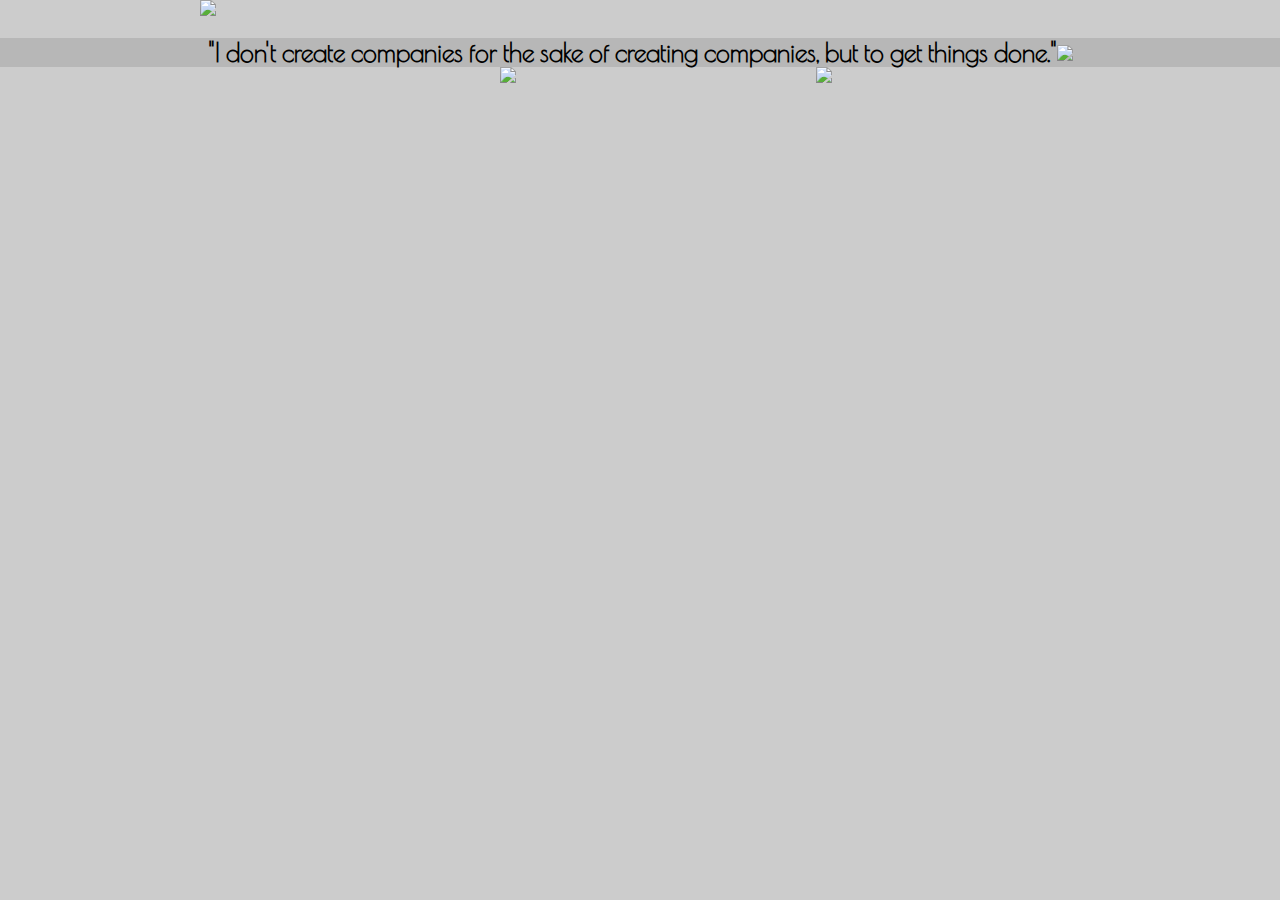
==== Assignment 7c.html @ c684228c "Add files via upload" ====
<!DOCTYPE html>
<html lang="en">
<head>
    <meta charset="UTF-8">
    <meta name="viewport" content="width=device-width, initial-scale=1.0">
    <link rel="stylesheet" href="styles2.css">
    <link href="https://fonts.googleapis.com/css2?family=Poiret+One&display=swap" rel="stylesheet">
    <title>Document</title>
</head>
<body>
    <div>
        <img class="planet1" src="assets/planet 1.png">
    </div>
    <a href="https://www.spacex.com/human-spaceflight/mars/"><img class="mars" src="assets/mars.png"></a>
    <div class="div2">
        "I don't create companies for the sake of creating companies, but to get things done."
        <img class="rocket" src="assets/rocket.png">
    </div>
    <div class="div1">
        
        <img class="earth" src="assets/earth.png">
        <img class="musk" src="assets/musk.png">
    </div>
   
</body>
</html>
---- styles2.css ----
body{
    background-color: rgba(0,0,0,.2);
    width: 100%;
    height: 100%;
    margin: 0 auto;
    border: none !important;
    background-image: url(https://rj.design/assets/gif/RJ_Web_Plexes_V01.gif);
    font-family: 'Poiret One', cursive;
    
}
.planet1{
    width: 250px;
    height: auto;
    margin-left: 200px;
    
}
.mars {
    width: 300px;
    height: auto;
    margin-left: 1300px;
}
.mars:hover {
    opacity: 70%;
}
.earth{
    width: 400px;
    height: auto;
    margin-right: 300px;

}
.div1 {
    margin-left: 500px;
}
.div2 {
    display: flex;
    justify-content: center;
    align-items: center;
    font-size: 25px;
    font-weight: 1000;
    background-color: rgba(0,0,0,.1);
}
.musk {
    position: absolute;
}
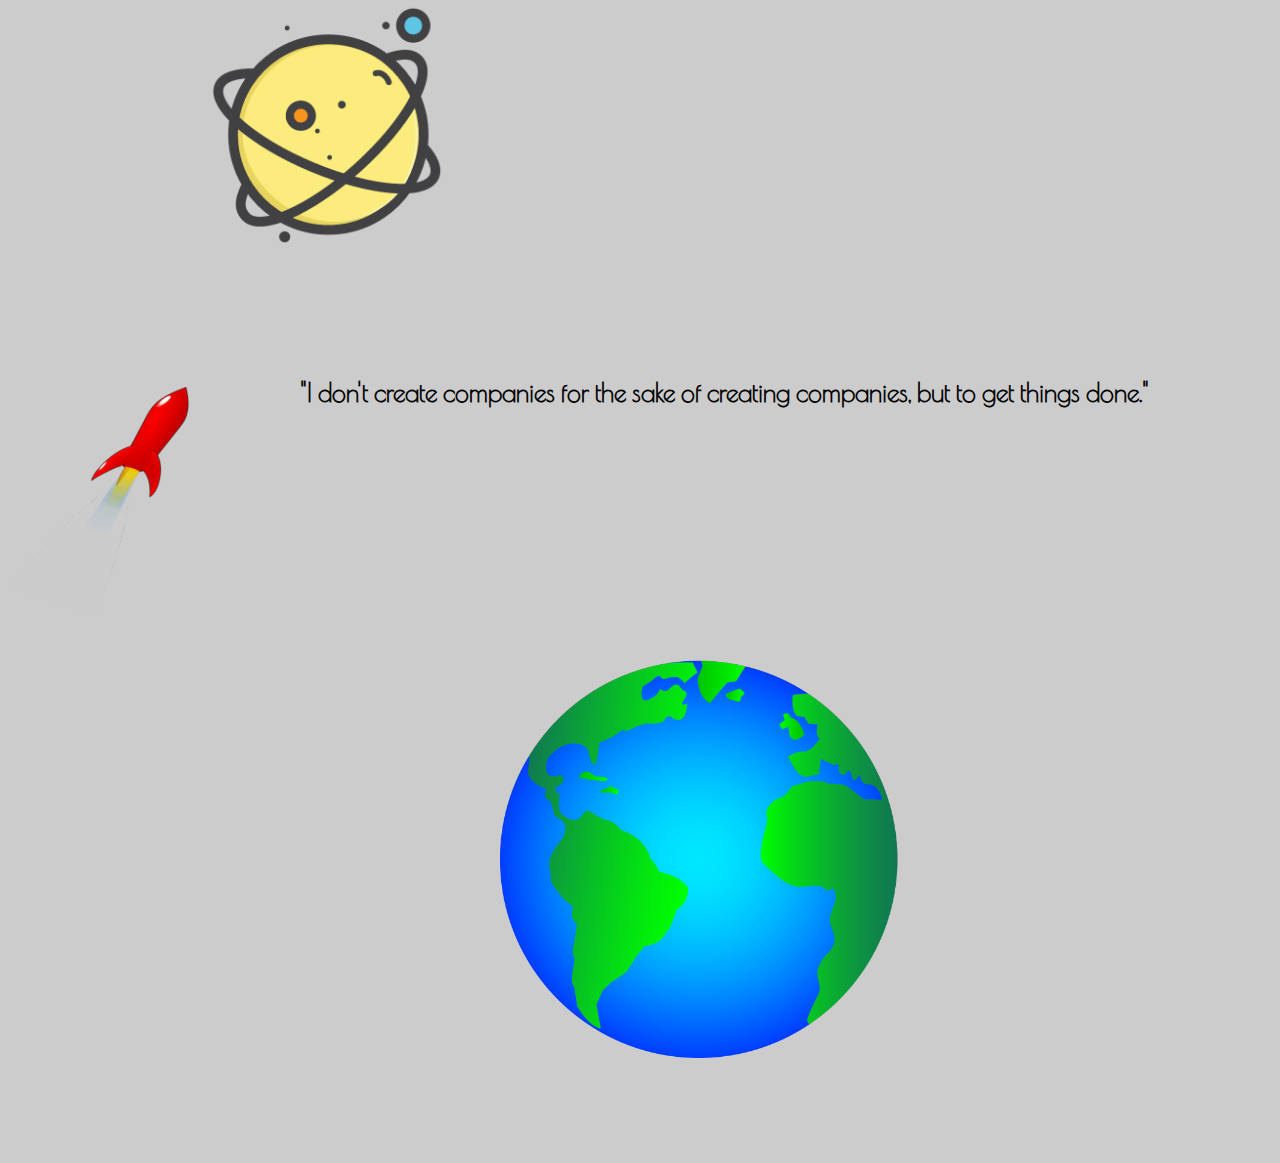
==== commit 97170ccd: "Add files via upload" ====
--- a/Assignment 7c.html
+++ b/Assignment 7c.html
@@ -14,11 +14,11 @@
     <a href="https://www.spacex.com/human-spaceflight/mars/"><img class="mars" src="assets/mars.png"></a>
     <div class="div2">
         "I don't create companies for the sake of creating companies, but to get things done."
-        <img class="rocket" src="assets/rocket.png">
     </div>
+    <a href="rocketposition" href="https://www.businessinsider.com/spacex-starship-mars-elon-musk-rocket-2020-10"><img class="rocket" src="assets/rocket.png"></a>
     <div class="div1">
         
-        <img class="earth" src="assets/earth.png">
+        <a href="https://twitter.com/elonmusk?ref_src=twsrc%5Egoogle%7Ctwcamp%5Eserp%7Ctwgr%5Eauthor"><img class="earth" src="assets/earth.png"></a>
         <img class="musk" src="assets/musk.png">
     </div>
    
--- a/styles2.css
+++ b/styles2.css
@@ -7,19 +7,21 @@
     border: none !important;
     background-image: url(https://rj.design/assets/gif/RJ_Web_Plexes_V01.gif);
     font-family: 'Poiret One', cursive;
-    
+    position:absolute;
 }
 .planet1{
     width: 250px;
     height: auto;
     margin-left: 200px;
-    
+    position:absolute;
 }
 .mars {
     width: 300px;
     height: auto;
     margin-left: 1300px;
+    
 }
+
 .mars:hover {
     opacity: 70%;
 }
@@ -33,12 +35,13 @@
     margin-left: 500px;
 }
 .div2 {
+    position:absolute;
     display: flex;
     justify-content: center;
     align-items: center;
     font-size: 25px;
     font-weight: 1000;
-    background-color: rgba(0,0,0,.1);
+    margin-left: 300px;
 }
 .musk {
     position: absolute;
